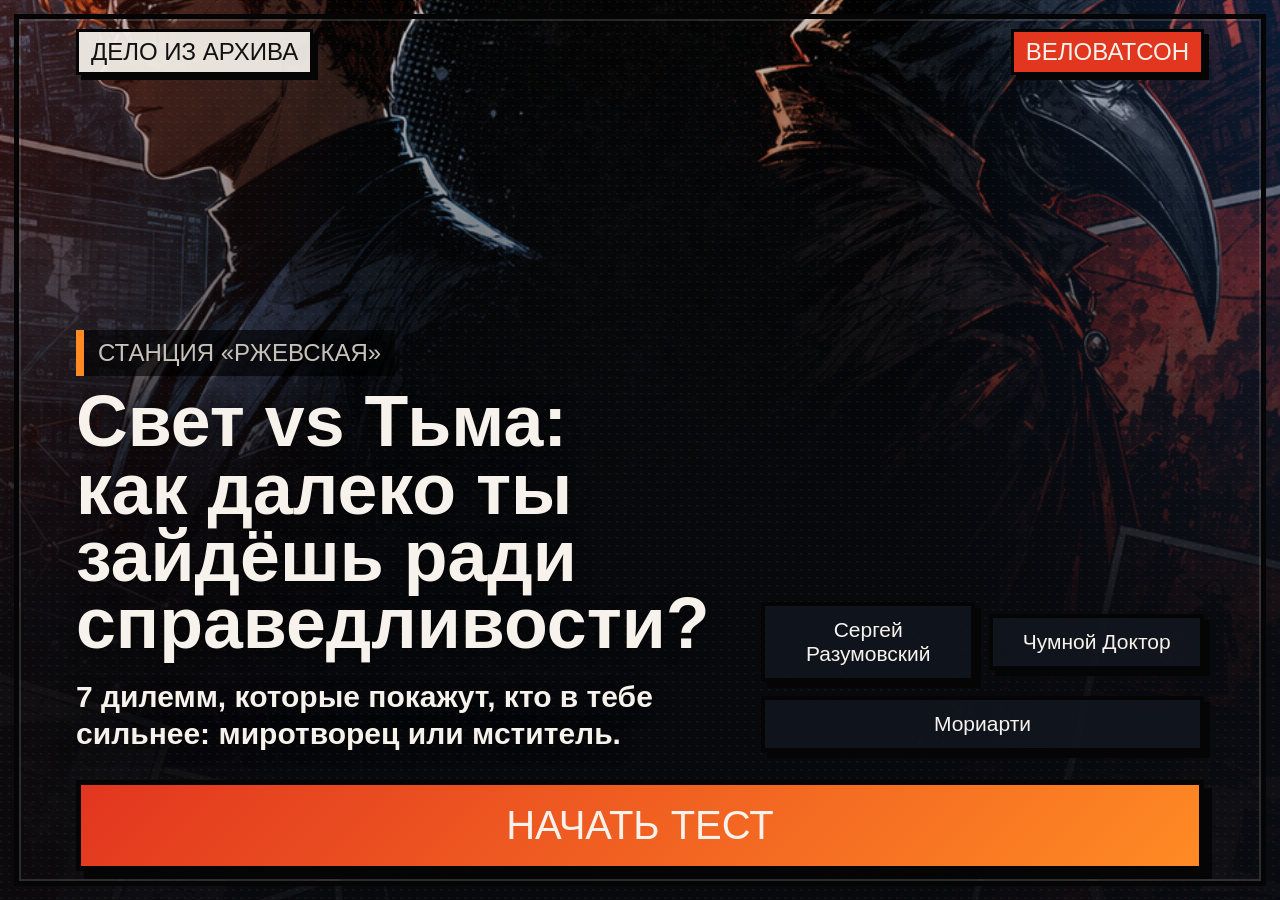
==== index.htm @ 0b0cf6f9 "Initial static quiz" ====
<!doctype html>
<html lang="ru">
  <head>
    <meta charset="utf-8">
    <meta name="viewport" content="width=device-width, initial-scale=1">
    <title>Свет vs Тьма: тест ВелоВатсон</title>
    <link rel="stylesheet" href="styles.css">
  </head>
  <body>
    <main class="app-shell" aria-live="polite">
      <section class="screen screen-home is-active" id="homeScreen">
        <div class="brand-line">
          <span>Дело из архива</span>
          <span>ВелоВатсон</span>
        </div>

        <div class="hero-copy">
          <p class="eyebrow">Станция «Ржевская»</p>
          <h1>Свет vs Тьма: как далеко ты зайдёшь ради справедливости?</h1>
          <p class="subtitle">7 дилемм, которые покажут, кто в тебе сильнее: миротворец или мститель.</p>
        </div>

        <div class="case-strip" aria-hidden="true">
          <span>Сергей Разумовский</span>
          <span>Чумной Доктор</span>
          <span>Мориарти</span>
        </div>

        <button class="primary-button start-button" id="startButton" type="button">
          Начать тест
        </button>
      </section>

      <section class="screen screen-question" id="questionScreen">
        <div class="topbar">
          <p class="question-count" id="questionCount">Вопрос 1 из 7</p>
          <p class="score-hint">Свет / Тьма</p>
        </div>

        <div class="progress-wrap" aria-hidden="true">
          <div class="progress-bar" id="progressBar"></div>
        </div>

        <article class="question-panel">
          <p class="panel-label">Дилемма</p>
          <h2 id="questionText"></h2>
        </article>

        <div class="answers" id="answers"></div>
      </section>

      <section class="screen screen-result" id="resultScreen">
        <div class="result-kicker">Твой результат</div>

        <div class="result-header">
          <h2 id="resultTitle"></h2>
          <div class="score-badge">
            <span id="scoreValue"></span>
            <small>из 14</small>
          </div>
        </div>

        <div class="duality-scale" aria-label="Шкала Света и Тьмы">
          <div class="scale-track">
            <div class="scale-light" id="scaleLight"></div>
            <div class="scale-dark" id="scaleDark"></div>
          </div>
          <div class="scale-values">
            <span id="lightValue"></span>
            <span id="darkValue"></span>
          </div>
        </div>

        <p class="result-description" id="resultDescription"></p>
        <p class="quest-summary" id="questSummary"></p>

        <button class="primary-button home-button" id="homeButton" type="button">
          На главную
        </button>
      </section>
    </main>

    <script src="script.js"></script>
  </body>
</html>
---- styles.css ----
:root {
  --bg: #08090d;
  --panel: rgba(12, 14, 21, 0.86);
  --panel-solid: #121620;
  --ink: #050506;
  --text: #f7f3ec;
  --muted: #c7c3bb;
  --line: rgba(247, 243, 236, 0.18);
  --light: #f5eee2;
  --dark: #0b1529;
  --red: #e2361f;
  --orange: #ff8a24;
  --blue: #2c83ff;
  --shadow: rgba(0, 0, 0, 0.5);
  font-family: "Arial Black", Impact, "Segoe UI", Arial, sans-serif;
}

* {
  box-sizing: border-box;
}

html,
body {
  width: 100%;
  min-height: 100%;
  margin: 0;
  background: var(--bg);
  color: var(--text);
}

body {
  min-height: 100vh;
  min-height: 100dvh;
  overflow-x: hidden;
}

button {
  font: inherit;
}

.app-shell {
  position: relative;
  width: min(100vw, 1080px);
  min-height: 100vh;
  min-height: 100dvh;
  margin: 0 auto;
  isolation: isolate;
  overflow: hidden;
  background:
    linear-gradient(180deg, rgba(8, 9, 13, 0.18), rgba(8, 9, 13, 0.94) 70%),
    linear-gradient(90deg, rgba(226, 54, 31, 0.26), transparent 28%, transparent 70%, rgba(44, 131, 255, 0.24)),
    url("assets/velovatson-comic-bg.png") center / cover no-repeat,
    var(--bg);
}

.app-shell::before {
  content: "";
  position: absolute;
  inset: 0;
  z-index: -1;
  pointer-events: none;
  background-image:
    radial-gradient(circle at 18% 22%, rgba(255, 138, 36, 0.16) 0 1px, transparent 1px),
    linear-gradient(135deg, rgba(255, 255, 255, 0.07) 0 1px, transparent 1px);
  background-size: 8px 8px, 42px 42px;
  mix-blend-mode: screen;
  opacity: 0.48;
}

.app-shell::after {
  content: "";
  position: absolute;
  inset: 14px;
  z-index: -1;
  border: 5px solid var(--ink);
  box-shadow: inset 0 0 0 2px rgba(255, 255, 255, 0.14);
  pointer-events: none;
}

.screen {
  display: none;
  min-height: 100vh;
  min-height: 100dvh;
  padding: clamp(28px, 5vh, 76px) clamp(24px, 6vw, 82px);
  opacity: 0;
  transform: translateY(18px);
}

.screen.is-active {
  display: flex;
  animation: screenIn 360ms ease forwards;
}

.screen-home,
.screen-result {
  flex-direction: column;
  justify-content: space-between;
  gap: 28px;
}

.screen-question {
  flex-direction: column;
  gap: clamp(20px, 3vh, 34px);
}

.brand-line,
.topbar,
.case-strip,
.scale-values {
  display: flex;
  align-items: center;
  justify-content: space-between;
  gap: 14px;
}

.brand-line,
.question-count,
.score-hint,
.panel-label,
.result-kicker {
  text-transform: uppercase;
  letter-spacing: 0;
}

.brand-line {
  font-size: clamp(16px, 2.1vw, 24px);
  color: var(--muted);
}

.brand-line span,
.question-count,
.score-hint,
.panel-label,
.result-kicker {
  display: inline-flex;
  align-items: center;
  width: fit-content;
  min-height: 42px;
  padding: 8px 14px;
  border: 3px solid var(--ink);
  background: rgba(247, 243, 236, 0.92);
  color: #111;
  box-shadow: 5px 5px 0 var(--ink);
}

.brand-line span:last-child,
.score-hint {
  background: var(--red);
  color: var(--text);
}

.hero-copy {
  max-width: 860px;
  margin-top: auto;
  text-shadow: 0 4px 18px var(--shadow);
}

.eyebrow {
  width: fit-content;
  margin: 0 0 18px;
  padding: 9px 14px;
  border-left: 8px solid var(--orange);
  background: rgba(0, 0, 0, 0.58);
  color: var(--muted);
  font-size: clamp(18px, 2.4vw, 30px);
  text-transform: uppercase;
}

h1,
h2,
p {
  margin-top: 0;
}

h1 {
  max-width: 940px;
  margin-bottom: 20px;
  font-size: clamp(42px, 7.1vw, 88px);
  line-height: 0.96;
  letter-spacing: 0;
  text-wrap: balance;
}

.subtitle {
  max-width: 780px;
  margin-bottom: 0;
  color: var(--text);
  font-family: "Segoe UI", Arial, sans-serif;
  font-size: clamp(22px, 3.2vw, 36px);
  font-weight: 800;
  line-height: 1.24;
}

.case-strip {
  flex-wrap: wrap;
  margin-top: auto;
}

.case-strip span {
  flex: 1 1 210px;
  min-height: 58px;
  padding: 12px 14px;
  border: 4px solid var(--ink);
  background: rgba(18, 22, 32, 0.82);
  color: var(--text);
  font-size: clamp(15px, 2.1vw, 22px);
  text-align: center;
  box-shadow: 6px 6px 0 var(--ink);
}

.primary-button,
.answer-button {
  width: 100%;
  min-height: 92px;
  border: 5px solid var(--ink);
  border-radius: 0;
  cursor: pointer;
  color: var(--text);
  box-shadow: 8px 8px 0 var(--ink);
  transition:
    transform 150ms ease,
    box-shadow 150ms ease,
    filter 150ms ease;
  touch-action: manipulation;
}

.primary-button {
  padding: 24px 30px;
  background: linear-gradient(135deg, var(--red), var(--orange));
  font-size: clamp(28px, 4vw, 48px);
  text-transform: uppercase;
}

.primary-button:hover,
.answer-button:hover {
  filter: brightness(1.08);
  transform: translate(-3px, -3px);
  box-shadow: 11px 11px 0 var(--ink);
}

.primary-button:active,
.answer-button:active {
  transform: translate(4px, 4px);
  box-shadow: 4px 4px 0 var(--ink);
}

.topbar {
  flex-wrap: wrap;
}

.question-count,
.score-hint {
  margin: 0;
  font-size: clamp(17px, 2.1vw, 25px);
}

.progress-wrap {
  width: 100%;
  height: 22px;
  border: 4px solid var(--ink);
  background: rgba(247, 243, 236, 0.2);
  box-shadow: 5px 5px 0 var(--ink);
  overflow: hidden;
}

.progress-bar {
  width: 0;
  height: 100%;
  background: linear-gradient(90deg, var(--orange), var(--red), var(--blue));
  transition: width 260ms ease;
}

.question-panel {
  position: relative;
  padding: clamp(24px, 4vh, 48px);
  border: 5px solid var(--ink);
  background: var(--panel);
  box-shadow: 9px 9px 0 var(--ink);
  backdrop-filter: blur(10px);
}

.question-panel::before {
  content: "";
  position: absolute;
  right: 22px;
  top: -18px;
  width: 96px;
  height: 34px;
  border: 4px solid var(--ink);
  background: repeating-linear-gradient(90deg, var(--red) 0 16px, var(--orange) 16px 32px);
  transform: rotate(2deg);
}

.panel-label {
  margin-bottom: 22px;
  background: var(--blue);
  color: var(--text);
  font-size: clamp(15px, 1.8vw, 22px);
}

.question-panel h2 {
  margin: 0;
  font-family: "Segoe UI", Arial, sans-serif;
  font-size: clamp(28px, 4.4vw, 52px);
  line-height: 1.16;
}

.answers {
  display: grid;
  gap: clamp(16px, 2.3vh, 26px);
  margin-top: auto;
}

.answer-button {
  display: grid;
  grid-template-columns: minmax(58px, 80px) 1fr;
  align-items: center;
  gap: 18px;
  padding: clamp(16px, 2.4vh, 28px);
  background: rgba(247, 243, 236, 0.93);
  color: #111;
  text-align: left;
}

.answer-letter {
  display: grid;
  place-items: center;
  align-self: stretch;
  min-height: 64px;
  border: 4px solid var(--ink);
  background: var(--red);
  color: var(--text);
  font-size: clamp(30px, 4.5vw, 54px);
  line-height: 1;
}

.answer-text {
  font-family: "Segoe UI", Arial, sans-serif;
  font-size: clamp(20px, 2.7vw, 34px);
  font-weight: 800;
  line-height: 1.2;
}

.result-kicker {
  margin: 0;
  background: var(--red);
  color: var(--text);
  font-size: clamp(18px, 2.4vw, 28px);
}

.result-header {
  display: grid;
  grid-template-columns: 1fr auto;
  align-items: end;
  gap: 24px;
}

.result-header h2 {
  margin: 0;
  font-size: clamp(42px, 7.4vw, 90px);
  line-height: 0.98;
  text-shadow: 0 5px 18px var(--shadow);
}

.score-badge {
  min-width: clamp(128px, 18vw, 190px);
  padding: 16px;
  border: 5px solid var(--ink);
  background: rgba(247, 243, 236, 0.94);
  color: #111;
  text-align: center;
  box-shadow: 8px 8px 0 var(--ink);
}

.score-badge span {
  display: block;
  font-size: clamp(48px, 8vw, 86px);
  line-height: 0.9;
}

.score-badge small {
  font-family: "Segoe UI", Arial, sans-serif;
  font-size: clamp(17px, 2vw, 24px);
  font-weight: 900;
}

.duality-scale {
  padding: clamp(18px, 3vw, 28px);
  border: 5px solid var(--ink);
  background: rgba(12, 14, 21, 0.88);
  box-shadow: 8px 8px 0 var(--ink);
}

.scale-track {
  display: flex;
  width: 100%;
  height: clamp(34px, 5vh, 58px);
  border: 4px solid var(--ink);
  overflow: hidden;
  background: var(--dark);
}

.scale-light,
.scale-dark {
  height: 100%;
  transition: width 500ms ease;
}

.scale-light {
  background: linear-gradient(90deg, #fff8e8, #ffd67b);
}

.scale-dark {
  background: linear-gradient(90deg, #192d58, #08101f);
}

.scale-values {
  margin-top: 12px;
  font-size: clamp(20px, 2.8vw, 34px);
}

.result-description,
.quest-summary {
  margin: 0;
  padding: clamp(20px, 3vw, 34px);
  border: 5px solid var(--ink);
  background: rgba(247, 243, 236, 0.94);
  color: #111;
  font-family: "Segoe UI", Arial, sans-serif;
  font-size: clamp(21px, 2.8vw, 34px);
  font-weight: 800;
  line-height: 1.28;
  box-shadow: 8px 8px 0 var(--ink);
}

.quest-summary {
  background: rgba(18, 22, 32, 0.9);
  color: var(--text);
}

.home-button {
  margin-top: auto;
}

@keyframes screenIn {
  to {
    opacity: 1;
    transform: translateY(0);
  }
}

@media (orientation: landscape) {
  .app-shell {
    width: 100%;
    min-height: 100vh;
  }

  .screen {
    padding: clamp(18px, 3.2vh, 32px) clamp(36px, 6vw, 76px);
  }

  h1 {
    font-size: clamp(42px, 5.6vw, 72px);
    line-height: 0.94;
  }

  .subtitle {
    font-size: clamp(20px, 2.7vw, 30px);
  }

  .eyebrow {
    margin-bottom: 12px;
    font-size: clamp(17px, 2vw, 24px);
  }

  .brand-line span,
  .question-count,
  .score-hint,
  .panel-label,
  .result-kicker {
    min-height: 36px;
    padding: 6px 12px;
  }

  .primary-button {
    min-height: 84px;
    padding: 18px 24px;
    font-size: clamp(26px, 3.4vw, 40px);
  }

  .screen-home {
    display: none;
  }

  .screen-home.is-active {
    display: grid;
    grid-template-columns: 1.05fr 0.95fr;
    grid-template-rows: auto 1fr auto;
    align-items: end;
  }

  .brand-line {
    grid-column: 1 / -1;
  }

  .hero-copy {
    margin-top: 0;
  }

  .case-strip {
    align-self: center;
  }

  .case-strip span {
    min-height: 52px;
    font-size: clamp(15px, 1.9vw, 21px);
  }

  .start-button {
    grid-column: 1 / -1;
  }

  .screen-question.is-active {
    display: grid;
    grid-template-columns: 0.92fr 1.08fr;
    grid-template-rows: auto auto 1fr;
    align-items: stretch;
  }

  .topbar,
  .progress-wrap {
    grid-column: 1 / -1;
  }

  .answers {
    margin-top: 0;
  }

  .screen-result.is-active {
    display: grid;
    grid-template-columns: 0.9fr 1.1fr;
    grid-template-rows: auto auto 1fr auto;
    align-items: start;
  }

  .result-kicker,
  .result-header,
  .home-button {
    grid-column: 1 / -1;
  }
}

@media (max-width: 560px) {
  .app-shell::after {
    inset: 8px;
    border-width: 3px;
  }

  .brand-line {
    align-items: stretch;
  }

  .brand-line span {
    flex: 1;
    justify-content: center;
    text-align: center;
  }

  .answer-button {
    grid-template-columns: 54px 1fr;
    gap: 12px;
  }
}

@media (prefers-reduced-motion: reduce) {
  *,
  *::before,
  *::after {
    scroll-behavior: auto !important;
    transition-duration: 0.01ms !important;
    animation-duration: 0.01ms !important;
    animation-iteration-count: 1 !important;
  }
}
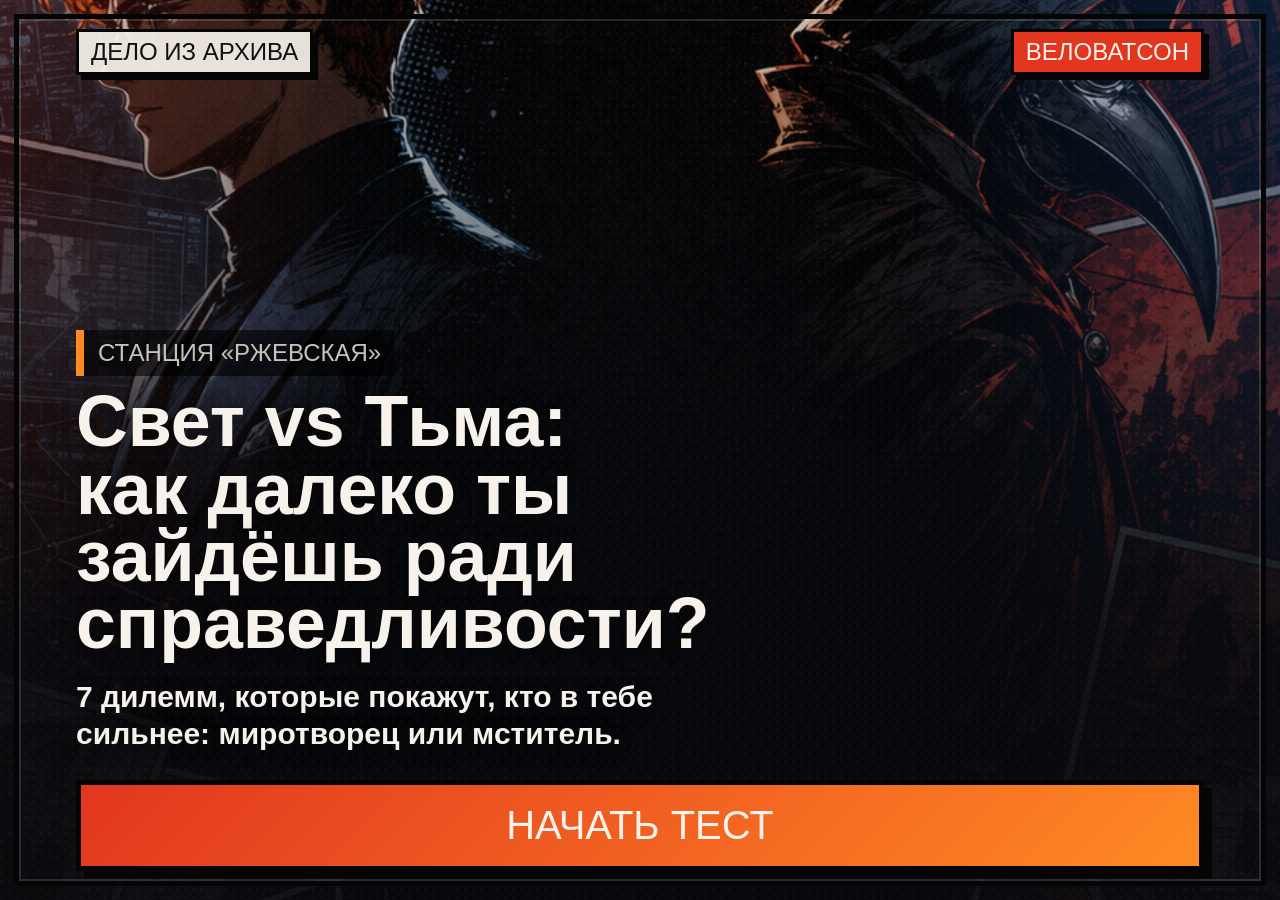
==== commit 69d94c42: "Remove character names from home screen" ====
--- a/index.htm
+++ b/index.htm
@@ -18,12 +18,6 @@
           <p class="eyebrow">Станция «Ржевская»</p>
           <h1>Свет vs Тьма: как далеко ты зайдёшь ради справедливости?</h1>
           <p class="subtitle">7 дилемм, которые покажут, кто в тебе сильнее: миротворец или мститель.</p>
-        </div>
-
-        <div class="case-strip" aria-hidden="true">
-          <span>Сергей Разумовский</span>
-          <span>Чумной Доктор</span>
-          <span>Мориарти</span>
         </div>
 
         <button class="primary-button start-button" id="startButton" type="button">
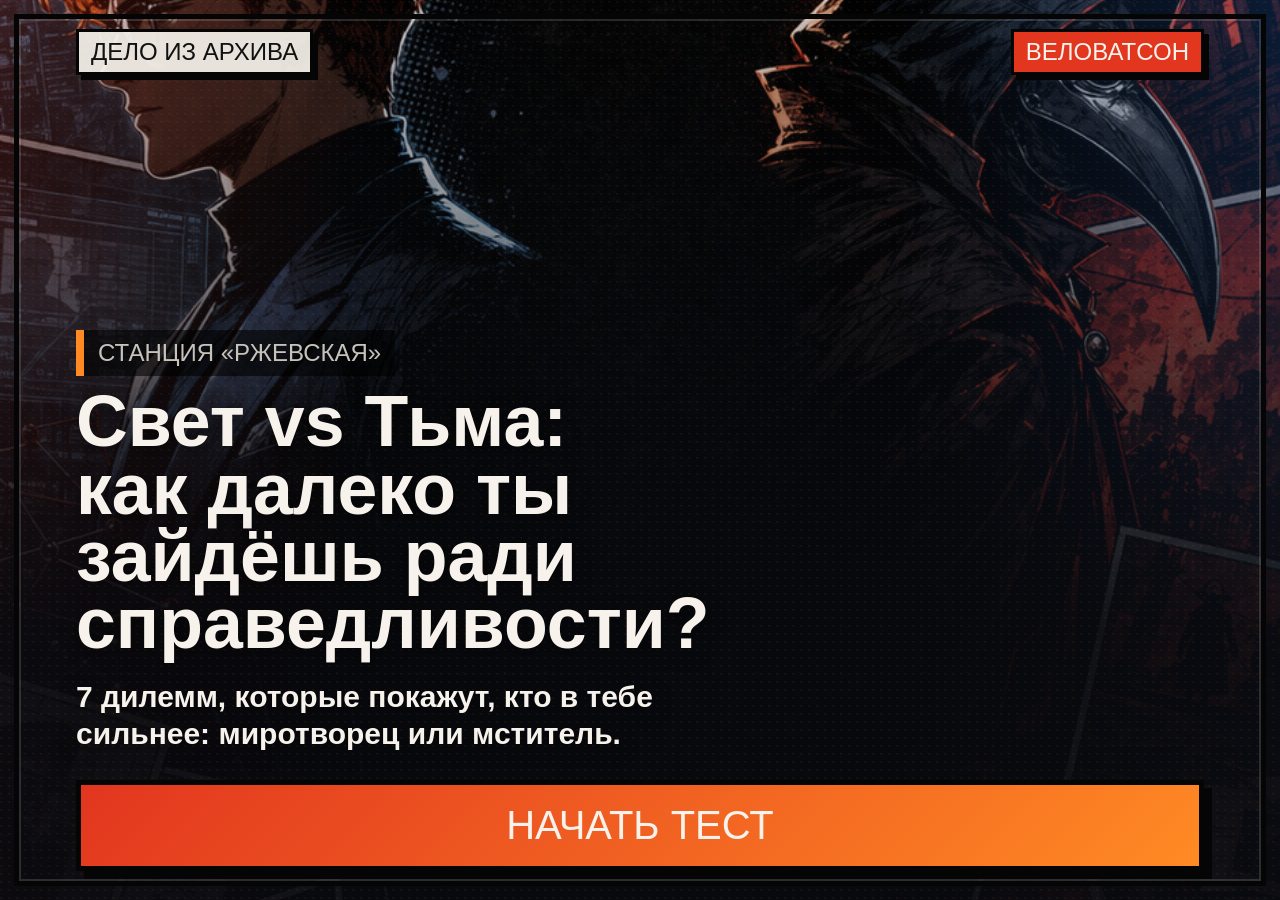
==== commit b430c53c: "Bust stylesheet cache for flipchart" ====
--- a/index.htm
+++ b/index.htm
@@ -4,7 +4,7 @@
     <meta charset="utf-8">
     <meta name="viewport" content="width=device-width, initial-scale=1">
     <title>Свет vs Тьма: тест ВелоВатсон</title>
-    <link rel="stylesheet" href="styles.css">
+    <link rel="stylesheet" href="styles.css?v=flipchart2">
   </head>
   <body>
     <main class="app-shell" aria-live="polite">
--- a/styles.css
+++ b/styles.css
@@ -81,6 +81,7 @@
   display: none;
   min-height: 100vh;
   min-height: 100dvh;
+  padding: 58px 66px;
   padding: clamp(28px, 5vh, 76px) clamp(24px, 6vw, 82px);
   opacity: 0;
   transform: translateY(18px);
@@ -123,6 +124,7 @@
 }
 
 .brand-line {
+  font-size: 22px;
   font-size: clamp(16px, 2.1vw, 24px);
   color: var(--muted);
 }
@@ -162,6 +164,7 @@
   border-left: 8px solid var(--orange);
   background: rgba(0, 0, 0, 0.58);
   color: var(--muted);
+  font-size: 28px;
   font-size: clamp(18px, 2.4vw, 30px);
   text-transform: uppercase;
 }
@@ -175,6 +178,7 @@
 h1 {
   max-width: 940px;
   margin-bottom: 20px;
+  font-size: 76px;
   font-size: clamp(42px, 7.1vw, 88px);
   line-height: 0.96;
   letter-spacing: 0;
@@ -186,6 +190,7 @@
   margin-bottom: 0;
   color: var(--text);
   font-family: "Segoe UI", Arial, sans-serif;
+  font-size: 32px;
   font-size: clamp(22px, 3.2vw, 36px);
   font-weight: 800;
   line-height: 1.24;
@@ -227,6 +232,7 @@
 .primary-button {
   padding: 24px 30px;
   background: linear-gradient(135deg, var(--red), var(--orange));
+  font-size: 42px;
   font-size: clamp(28px, 4vw, 48px);
   text-transform: uppercase;
 }
@@ -251,6 +257,7 @@
 .question-count,
 .score-hint {
   margin: 0;
+  font-size: 24px;
   font-size: clamp(17px, 2.1vw, 25px);
 }
 
@@ -295,25 +302,37 @@
   margin-bottom: 22px;
   background: var(--blue);
   color: var(--text);
+  font-size: 22px;
   font-size: clamp(15px, 1.8vw, 22px);
 }
 
 .question-panel h2 {
   margin: 0;
   font-family: "Segoe UI", Arial, sans-serif;
+  font-size: 44px;
   font-size: clamp(28px, 4.4vw, 52px);
   line-height: 1.16;
 }
 
 .answers {
-  display: grid;
+  display: flex;
+  flex-direction: column;
   gap: clamp(16px, 2.3vh, 26px);
   margin-top: auto;
 }
 
+.answer-button + .answer-button {
+  margin-top: 22px;
+}
+
+@supports (gap: 1rem) {
+  .answer-button + .answer-button {
+    margin-top: 0;
+  }
+}
+
 .answer-button {
-  display: grid;
-  grid-template-columns: minmax(58px, 80px) 1fr;
+  display: flex;
   align-items: center;
   gap: 18px;
   padding: clamp(16px, 2.4vh, 28px);
@@ -323,19 +342,23 @@
 }
 
 .answer-letter {
-  display: grid;
-  place-items: center;
+  display: flex;
+  align-items: center;
+  justify-content: center;
+  flex: 0 0 80px;
   align-self: stretch;
   min-height: 64px;
   border: 4px solid var(--ink);
   background: var(--red);
   color: var(--text);
+  font-size: 46px;
   font-size: clamp(30px, 4.5vw, 54px);
   line-height: 1;
 }
 
 .answer-text {
   font-family: "Segoe UI", Arial, sans-serif;
+  font-size: 30px;
   font-size: clamp(20px, 2.7vw, 34px);
   font-weight: 800;
   line-height: 1.2;
@@ -345,6 +368,7 @@
   margin: 0;
   background: var(--red);
   color: var(--text);
+  font-size: 26px;
   font-size: clamp(18px, 2.4vw, 28px);
 }
 
@@ -357,6 +381,7 @@
 
 .result-header h2 {
   margin: 0;
+  font-size: 76px;
   font-size: clamp(42px, 7.4vw, 90px);
   line-height: 0.98;
   text-shadow: 0 5px 18px var(--shadow);
@@ -374,12 +399,14 @@
 
 .score-badge span {
   display: block;
+  font-size: 72px;
   font-size: clamp(48px, 8vw, 86px);
   line-height: 0.9;
 }
 
 .score-badge small {
   font-family: "Segoe UI", Arial, sans-serif;
+  font-size: 22px;
   font-size: clamp(17px, 2vw, 24px);
   font-weight: 900;
 }
@@ -416,6 +443,7 @@
 
 .scale-values {
   margin-top: 12px;
+  font-size: 30px;
   font-size: clamp(20px, 2.8vw, 34px);
 }
 
@@ -427,6 +455,7 @@
   background: rgba(247, 243, 236, 0.94);
   color: #111;
   font-family: "Segoe UI", Arial, sans-serif;
+  font-size: 30px;
   font-size: clamp(21px, 2.8vw, 34px);
   font-weight: 800;
   line-height: 1.28;
@@ -446,6 +475,72 @@
   to {
     opacity: 1;
     transform: translateY(0);
+  }
+}
+
+@media (orientation: portrait) {
+  .screen-home.is-active,
+  .screen-question.is-active {
+    justify-content: flex-start;
+  }
+
+  .screen-home {
+    padding-top: 56px;
+    padding-bottom: 44px;
+  }
+
+  .screen-question {
+    padding-top: 44px;
+    padding-bottom: 44px;
+  }
+
+  .hero-copy {
+    max-width: 940px;
+    margin-top: 22vh;
+    padding: 28px 32px;
+    border: 5px solid var(--ink);
+    background: rgba(7, 9, 14, 0.72);
+    box-shadow: 8px 8px 0 var(--ink);
+  }
+
+  .start-button {
+    margin-top: 34px;
+  }
+
+  .question-panel {
+    margin-top: 24px;
+    padding: 30px;
+  }
+
+  .question-panel h2 {
+    font-size: 36px;
+  }
+
+  .answers {
+    margin-top: 30px;
+  }
+
+  .answer-button {
+    min-height: 118px;
+    padding: 18px;
+  }
+
+  .answer-text {
+    font-size: 26px;
+  }
+}
+
+@media (orientation: portrait) and (min-width: 700px) {
+  h1 {
+    font-size: 76px;
+  }
+
+  .subtitle {
+    font-size: 34px;
+  }
+
+  .primary-button {
+    font-size: 44px;
   }
 }
 
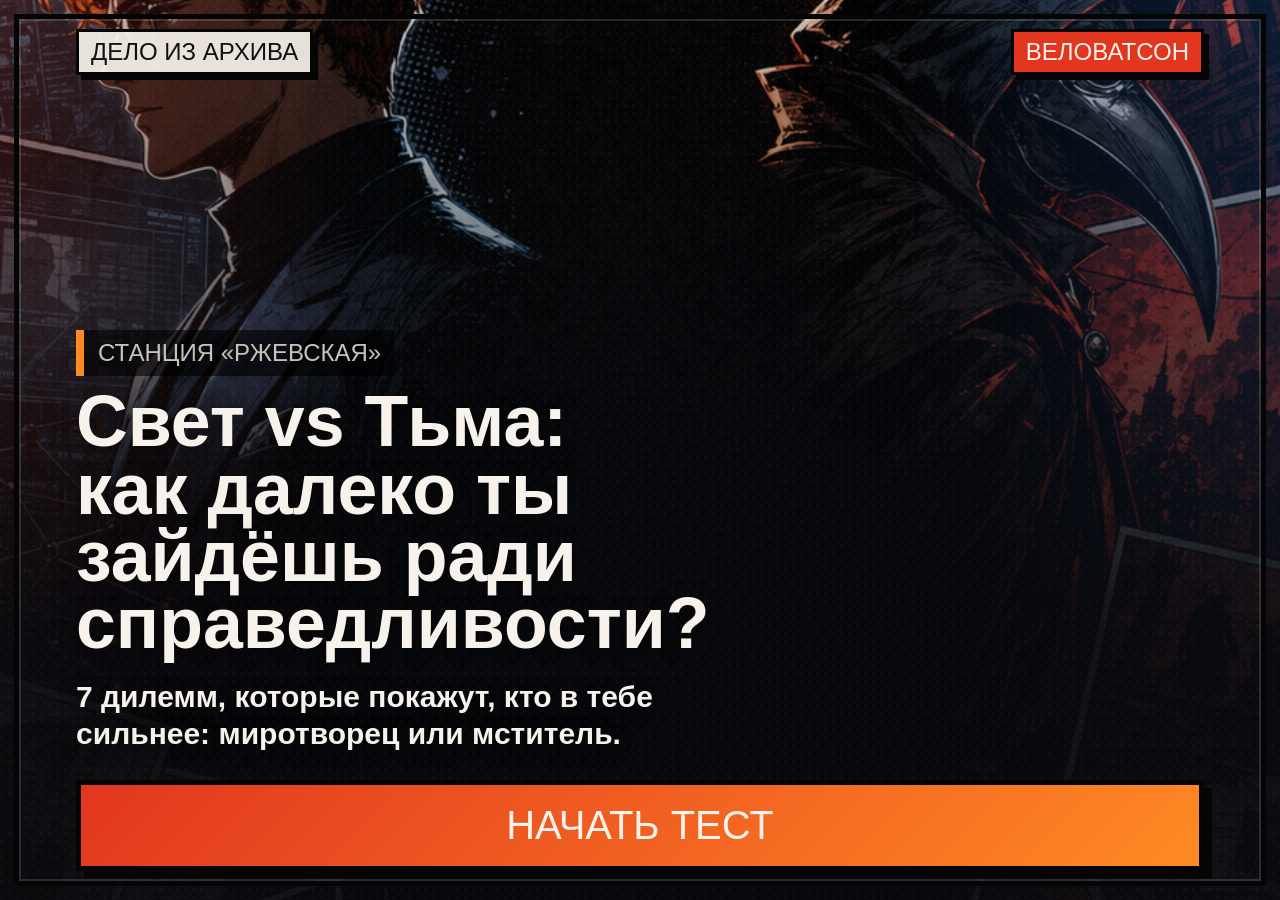
==== commit e98bee47: "Increase flipchart content scale" ====
--- a/index.htm
+++ b/index.htm
@@ -4,7 +4,7 @@
     <meta charset="utf-8">
     <meta name="viewport" content="width=device-width, initial-scale=1">
     <title>Свет vs Тьма: тест ВелоВатсон</title>
-    <link rel="stylesheet" href="styles.css?v=flipchart2">
+    <link rel="stylesheet" href="styles.css?v=flipchart3">
   </head>
   <body>
     <main class="app-shell" aria-live="polite">
--- a/styles.css
+++ b/styles.css
@@ -531,16 +531,96 @@
 }
 
 @media (orientation: portrait) and (min-width: 700px) {
+  .screen-home,
+  .screen-question,
+  .screen-result {
+    padding-left: 72px;
+    padding-right: 72px;
+  }
+
+  .screen-result.is-active {
+    justify-content: flex-start;
+  }
+
+  .screen-question {
+    padding-top: 28px;
+  }
+
   h1 {
+    font-size: 82px;
+  }
+
+  .subtitle {
+    font-size: 38px;
+  }
+
+  .eyebrow,
+  .question-count,
+  .score-hint,
+  .panel-label,
+  .result-kicker {
+    font-size: 28px;
+  }
+
+  .primary-button {
+    min-height: 120px;
+    font-size: 50px;
+  }
+
+  .hero-copy {
+    margin-top: 8vh;
+    padding: 34px 38px;
+  }
+
+  .question-panel {
+    padding: 28px 32px;
+  }
+
+  .question-panel h2 {
+    font-size: 36px;
+  }
+
+  .answers {
+    margin-top: 30px;
+    gap: 16px;
+  }
+
+  .answer-button {
+    min-height: 124px;
+    padding: 18px;
+  }
+
+  .answer-letter {
+    flex-basis: 82px;
+    font-size: 52px;
+  }
+
+  .answer-text {
+    font-size: 28px;
+  }
+
+  .result-header h2 {
+    font-size: 66px;
+  }
+
+  .score-badge span {
     font-size: 76px;
   }
 
-  .subtitle {
-    font-size: 34px;
-  }
-
-  .primary-button {
-    font-size: 44px;
+  .scale-values {
+    font-size: 32px;
+  }
+
+  .result-description,
+  .quest-summary {
+    padding: 24px 30px;
+    font-size: 28px;
+  }
+
+  .home-button {
+    min-height: 104px;
+    margin-top: 22px;
+    font-size: 46px;
   }
 }
 
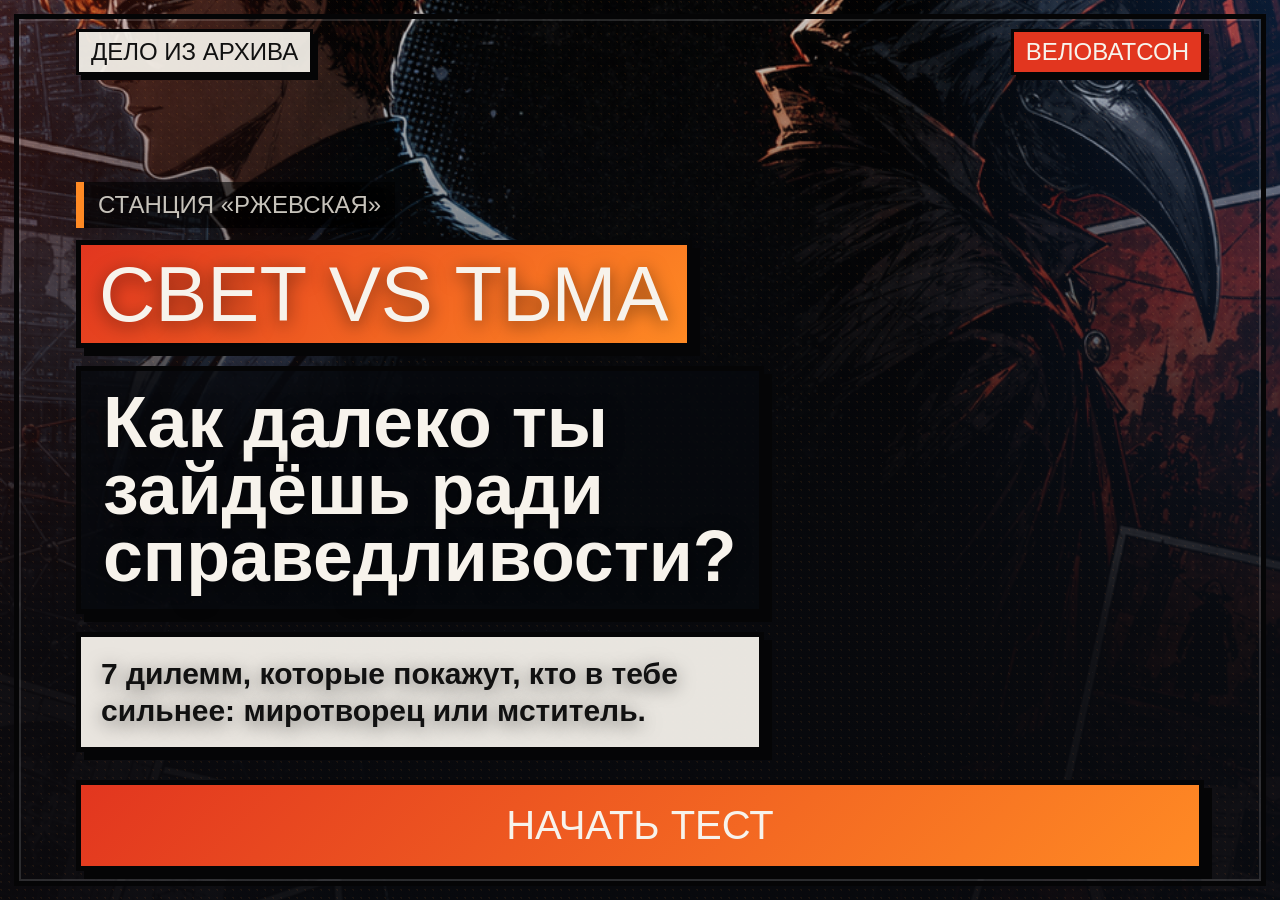
==== commit 3c6f374d: "Restructure home screen hierarchy" ====
--- a/index.htm
+++ b/index.htm
@@ -4,7 +4,7 @@
     <meta charset="utf-8">
     <meta name="viewport" content="width=device-width, initial-scale=1">
     <title>Свет vs Тьма: тест ВелоВатсон</title>
-    <link rel="stylesheet" href="styles.css?v=flipchart3">
+    <link rel="stylesheet" href="styles.css?v=flipchart5">
   </head>
   <body>
     <main class="app-shell" aria-live="polite">
@@ -16,7 +16,8 @@
 
         <div class="hero-copy">
           <p class="eyebrow">Станция «Ржевская»</p>
-          <h1>Свет vs Тьма: как далеко ты зайдёшь ради справедливости?</h1>
+          <div class="home-title">Свет vs Тьма</div>
+          <h1 class="home-question">Как далеко ты зайдёшь ради справедливости?</h1>
           <p class="subtitle">7 дилемм, которые покажут, кто в тебе сильнее: миротворец или мститель.</p>
         </div>
 
--- a/styles.css
+++ b/styles.css
@@ -169,6 +169,20 @@
   text-transform: uppercase;
 }
 
+.home-title {
+  width: fit-content;
+  margin: 0 0 18px;
+  padding: 12px 18px;
+  border: 5px solid var(--ink);
+  background: linear-gradient(135deg, var(--red), var(--orange));
+  color: var(--text);
+  font-size: 68px;
+  font-size: clamp(42px, 6.5vw, 78px);
+  line-height: 0.95;
+  text-transform: uppercase;
+  box-shadow: 8px 8px 0 var(--ink);
+}
+
 h1,
 h2,
 p {
@@ -185,10 +199,23 @@
   text-wrap: balance;
 }
 
+.home-question {
+  max-width: 860px;
+  margin-bottom: 18px;
+  padding: 18px 22px;
+  border: 5px solid var(--ink);
+  background: rgba(7, 9, 14, 0.82);
+  box-shadow: 8px 8px 0 var(--ink);
+}
+
 .subtitle {
   max-width: 780px;
   margin-bottom: 0;
-  color: var(--text);
+  padding: 18px 20px;
+  border: 5px solid var(--ink);
+  background: rgba(247, 243, 236, 0.94);
+  box-shadow: 8px 8px 0 var(--ink);
+  color: #111;
   font-family: "Segoe UI", Arial, sans-serif;
   font-size: 32px;
   font-size: clamp(22px, 3.2vw, 36px);
@@ -412,6 +439,7 @@
 }
 
 .duality-scale {
+  position: relative;
   padding: clamp(18px, 3vw, 28px);
   border: 5px solid var(--ink);
   background: rgba(12, 14, 21, 0.88);
@@ -419,7 +447,8 @@
 }
 
 .scale-track {
-  display: flex;
+  position: relative;
+  display: block;
   width: 100%;
   height: clamp(34px, 5vh, 58px);
   border: 4px solid var(--ink);
@@ -429,16 +458,45 @@
 
 .scale-light,
 .scale-dark {
+  position: absolute;
+  top: 0;
+  bottom: 0;
   height: 100%;
   transition: width 500ms ease;
 }
 
 .scale-light {
+  left: 0;
   background: linear-gradient(90deg, #fff8e8, #ffd67b);
 }
 
 .scale-dark {
+  right: 0;
   background: linear-gradient(90deg, #192d58, #08101f);
+}
+
+.scale-light::after,
+.scale-dark::after {
+  position: absolute;
+  top: 50%;
+  transform: translateY(-50%);
+  font-family: "Segoe UI", Arial, sans-serif;
+  font-size: 18px;
+  font-weight: 900;
+  text-transform: uppercase;
+  white-space: nowrap;
+}
+
+.scale-light::after {
+  content: "Свет";
+  left: 14px;
+  color: #111;
+}
+
+.scale-dark::after {
+  content: "Тьма";
+  right: 14px;
+  color: var(--text);
 }
 
 .scale-values {
@@ -449,6 +507,7 @@
 
 .result-description,
 .quest-summary {
+  position: relative;
   margin: 0;
   padding: clamp(20px, 3vw, 34px);
   border: 5px solid var(--ink);
@@ -467,6 +526,35 @@
   color: var(--text);
 }
 
+.duality-scale::before,
+.result-description::before,
+.quest-summary::before {
+  position: absolute;
+  left: 18px;
+  top: -20px;
+  padding: 5px 10px;
+  border: 3px solid var(--ink);
+  background: var(--red);
+  color: var(--text);
+  font-family: "Segoe UI", Arial, sans-serif;
+  font-size: 15px;
+  font-weight: 900;
+  text-transform: uppercase;
+  box-shadow: 4px 4px 0 var(--ink);
+}
+
+.duality-scale::before {
+  content: "Баланс";
+}
+
+.result-description::before {
+  content: "Расшифровка";
+}
+
+.quest-summary::before {
+  content: "Итог квеста";
+}
+
 .home-button {
   margin-top: auto;
 }
@@ -538,8 +626,12 @@
     padding-right: 72px;
   }
 
+  .screen-home.is-active {
+    justify-content: flex-start;
+  }
+
   .screen-result.is-active {
-    justify-content: flex-start;
+    justify-content: center;
   }
 
   .screen-question {
@@ -547,11 +639,19 @@
   }
 
   h1 {
-    font-size: 82px;
+    font-size: 48px;
+  }
+
+  .home-title {
+    font-size: 88px;
+  }
+
+  .home-question {
+    font-size: 50px;
   }
 
   .subtitle {
-    font-size: 38px;
+    font-size: 32px;
   }
 
   .eyebrow,
@@ -611,16 +711,118 @@
     font-size: 32px;
   }
 
+  .duality-scale,
+  .result-description,
+  .quest-summary {
+    margin-top: 18px;
+  }
+
+  .duality-scale {
+    padding: 24px 28px;
+  }
+
+  .scale-track {
+    height: 62px;
+  }
+
+  .scale-light::after,
+  .scale-dark::after {
+    font-size: 24px;
+  }
+
+  .duality-scale::before,
+  .result-description::before,
+  .quest-summary::before {
+    top: -25px;
+    font-size: 20px;
+  }
+
   .result-description,
   .quest-summary {
     padding: 24px 30px;
+    font-size: 27px;
+  }
+
+  .home-button {
+    min-height: 96px;
+    margin-top: 18px;
+    font-size: 46px;
+  }
+}
+
+@media (orientation: portrait) and (min-width: 700px) and (min-height: 1500px) {
+  .hero-copy {
+    margin-top: 25vh;
+  }
+}
+
+@media (orientation: portrait) and (max-width: 699px) {
+  .screen {
+    padding: 28px 22px;
+  }
+
+  .screen-home {
+    min-height: 100svh;
+    padding-top: 24px;
+    padding-bottom: 24px;
+  }
+
+  .screen-home.is-active {
+    justify-content: flex-start;
+  }
+
+  .brand-line {
+    gap: 10px;
+    font-size: 15px;
+  }
+
+  .brand-line span {
+    min-height: 36px;
+    padding: 7px 9px;
+    box-shadow: 4px 4px 0 var(--ink);
+  }
+
+  .hero-copy {
+    margin-top: 9vh;
+    padding: 20px 18px;
+  }
+
+  .eyebrow {
+    margin-bottom: 12px;
+    font-size: 16px;
+  }
+
+  h1 {
+    margin-bottom: 12px;
     font-size: 28px;
-  }
-
-  .home-button {
-    min-height: 104px;
+    line-height: 1.02;
+  }
+
+  .home-title {
+    margin-bottom: 12px;
+    padding: 10px 12px;
+    font-size: 36px;
+    box-shadow: 5px 5px 0 var(--ink);
+  }
+
+  .home-question {
+    margin-bottom: 12px;
+    padding: 14px 14px;
+    box-shadow: 5px 5px 0 var(--ink);
+  }
+
+  .subtitle {
+    padding: 12px 14px;
+    font-size: 18px;
+    line-height: 1.2;
+    box-shadow: 5px 5px 0 var(--ink);
+  }
+
+  .start-button {
+    min-height: 78px;
     margin-top: 22px;
-    font-size: 46px;
+    padding: 16px 18px;
+    font-size: 28px;
   }
 }
 
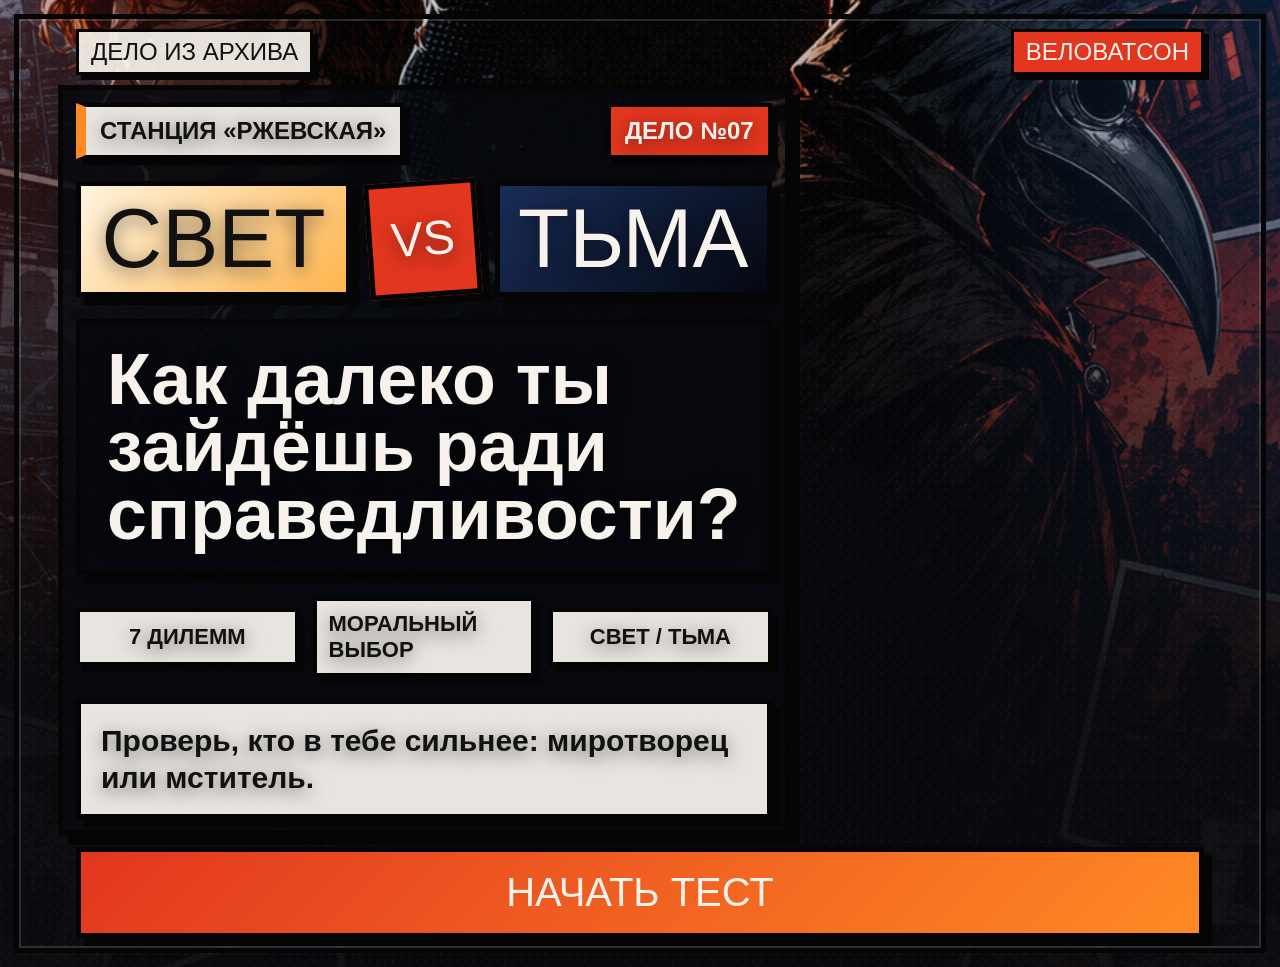
==== commit 77e82e48: "Redesign home cover screen" ====
--- a/index.htm
+++ b/index.htm
@@ -4,7 +4,7 @@
     <meta charset="utf-8">
     <meta name="viewport" content="width=device-width, initial-scale=1">
     <title>Свет vs Тьма: тест ВелоВатсон</title>
-    <link rel="stylesheet" href="styles.css?v=flipchart5">
+    <link rel="stylesheet" href="styles.css?v=cover1">
   </head>
   <body>
     <main class="app-shell" aria-live="polite">
@@ -15,10 +15,26 @@
         </div>
 
         <div class="hero-copy">
-          <p class="eyebrow">Станция «Ржевская»</p>
-          <div class="home-title">Свет vs Тьма</div>
+          <div class="cover-kicker">
+            <span>Станция «Ржевская»</span>
+            <span>Дело №07</span>
+          </div>
+
+          <div class="home-title" aria-label="Свет против Тьмы">
+            <span class="title-light">Свет</span>
+            <span class="title-vs">vs</span>
+            <span class="title-dark">Тьма</span>
+          </div>
+
           <h1 class="home-question">Как далеко ты зайдёшь ради справедливости?</h1>
-          <p class="subtitle">7 дилемм, которые покажут, кто в тебе сильнее: миротворец или мститель.</p>
+
+          <div class="cover-clues" aria-hidden="true">
+            <span>7 дилемм</span>
+            <span>Моральный выбор</span>
+            <span>Свет / Тьма</span>
+          </div>
+
+          <p class="subtitle">Проверь, кто в тебе сильнее: миротворец или мститель.</p>
         </div>
 
         <button class="primary-button start-button" id="startButton" type="button">
--- a/styles.css
+++ b/styles.css
@@ -152,9 +152,20 @@
 }
 
 .hero-copy {
-  max-width: 860px;
+  position: relative;
+  max-width: 900px;
   margin-top: auto;
   text-shadow: 0 4px 18px var(--shadow);
+}
+
+.hero-copy::before {
+  content: "";
+  position: absolute;
+  inset: -18px -18px -16px;
+  z-index: -1;
+  border: 5px solid var(--ink);
+  background: linear-gradient(135deg, rgba(7, 9, 14, 0.88), rgba(7, 9, 14, 0.62));
+  box-shadow: 10px 10px 0 var(--ink);
 }
 
 .eyebrow {
@@ -170,17 +181,98 @@
 }
 
 .home-title {
-  width: fit-content;
-  margin: 0 0 18px;
-  padding: 12px 18px;
+  display: flex;
+  align-items: stretch;
+  width: 100%;
+  margin: 0 0 22px;
+  color: var(--text);
+  font-size: 84px;
+  line-height: 0.9;
+  text-transform: uppercase;
+}
+
+.home-title span {
+  display: flex;
+  align-items: center;
+  justify-content: center;
   border: 5px solid var(--ink);
-  background: linear-gradient(135deg, var(--red), var(--orange));
+  box-shadow: 8px 8px 0 var(--ink);
+}
+
+.title-light,
+.title-dark {
+  flex: 1;
+  min-height: 116px;
+  padding: 14px 18px;
+}
+
+.title-light {
+  background: linear-gradient(135deg, #fff4df, #ffb54d);
+  color: #111;
+}
+
+.title-dark {
+  background: linear-gradient(135deg, #192d58, #060913);
+}
+
+.title-vs {
+  flex: 0 0 112px;
+  min-height: 112px;
+  margin: 0 16px;
+  background: var(--red);
+  font-size: 48px;
+  transform: rotate(-4deg);
+}
+
+.cover-kicker,
+.cover-clues {
+  display: flex;
+  align-items: center;
+  gap: 14px;
+}
+
+.cover-kicker {
+  justify-content: space-between;
+  margin-bottom: 22px;
+}
+
+.cover-kicker span,
+.cover-clues span {
+  border: 4px solid var(--ink);
+  background: rgba(247, 243, 236, 0.94);
+  color: #111;
+  box-shadow: 6px 6px 0 var(--ink);
+  font-family: "Segoe UI", Arial, sans-serif;
+  font-weight: 900;
+  text-transform: uppercase;
+}
+
+.cover-kicker span {
+  padding: 10px 14px;
+  font-size: 24px;
+}
+
+.cover-kicker span:first-child {
+  border-left: 10px solid var(--orange);
+}
+
+.cover-kicker span:last-child {
+  background: var(--red);
   color: var(--text);
-  font-size: 68px;
-  font-size: clamp(42px, 6.5vw, 78px);
-  line-height: 0.95;
-  text-transform: uppercase;
-  box-shadow: 8px 8px 0 var(--ink);
+}
+
+.cover-clues {
+  margin: 22px 0;
+}
+
+.cover-clues span {
+  flex: 1;
+  min-height: 58px;
+  display: flex;
+  align-items: center;
+  justify-content: center;
+  padding: 10px 12px;
+  font-size: 22px;
 }
 
 h1,
@@ -201,8 +293,8 @@
 
 .home-question {
   max-width: 860px;
-  margin-bottom: 18px;
-  padding: 18px 22px;
+  margin-bottom: 0;
+  padding: 22px 26px;
   border: 5px solid var(--ink);
   background: rgba(7, 9, 14, 0.82);
   box-shadow: 8px 8px 0 var(--ink);
@@ -639,19 +731,31 @@
   }
 
   h1 {
-    font-size: 48px;
+    font-size: 46px;
   }
 
   .home-title {
-    font-size: 88px;
+    font-size: 82px;
+  }
+
+  .title-light,
+  .title-dark {
+    min-height: 118px;
+  }
+
+  .title-vs {
+    flex-basis: 106px;
+    min-height: 106px;
+    font-size: 44px;
   }
 
   .home-question {
-    font-size: 50px;
+    font-size: 44px;
   }
 
   .subtitle {
-    font-size: 32px;
+    max-width: none;
+    font-size: 30px;
   }
 
   .eyebrow,
@@ -668,8 +772,9 @@
   }
 
   .hero-copy {
-    margin-top: 8vh;
-    padding: 34px 38px;
+    max-width: 920px;
+    margin-top: 10vh;
+    padding: 0;
   }
 
   .question-panel {
@@ -752,7 +857,7 @@
 
 @media (orientation: portrait) and (min-width: 700px) and (min-height: 1500px) {
   .hero-copy {
-    margin-top: 25vh;
+    margin-top: 18vh;
   }
 }
 
@@ -783,8 +888,8 @@
   }
 
   .hero-copy {
-    margin-top: 9vh;
-    padding: 20px 18px;
+    margin-top: 8vh;
+    padding: 0;
   }
 
   .eyebrow {
@@ -794,28 +899,69 @@
 
   h1 {
     margin-bottom: 12px;
-    font-size: 28px;
+    font-size: 25px;
     line-height: 1.02;
   }
 
   .home-title {
     margin-bottom: 12px;
-    padding: 10px 12px;
-    font-size: 36px;
+    font-size: 34px;
+  }
+
+  .home-title span {
+    border-width: 4px;
     box-shadow: 5px 5px 0 var(--ink);
+  }
+
+  .title-light,
+  .title-dark {
+    min-height: 70px;
+    padding: 8px 8px;
+  }
+
+  .title-vs {
+    flex-basis: 58px;
+    min-height: 58px;
+    margin: 0 8px;
+    font-size: 22px;
   }
 
   .home-question {
     margin-bottom: 12px;
-    padding: 14px 14px;
+    padding: 13px 14px;
     box-shadow: 5px 5px 0 var(--ink);
   }
 
   .subtitle {
     padding: 12px 14px;
-    font-size: 18px;
+    font-size: 17px;
     line-height: 1.2;
     box-shadow: 5px 5px 0 var(--ink);
+  }
+
+  .cover-kicker {
+    gap: 8px;
+    margin-bottom: 12px;
+  }
+
+  .cover-kicker span {
+    padding: 7px 8px;
+    font-size: 13px;
+    box-shadow: 4px 4px 0 var(--ink);
+  }
+
+  .cover-clues {
+    flex-wrap: wrap;
+    gap: 8px;
+    margin: 12px 0;
+  }
+
+  .cover-clues span {
+    flex: 1 1 32%;
+    min-height: 42px;
+    padding: 7px 8px;
+    font-size: 13px;
+    box-shadow: 4px 4px 0 var(--ink);
   }
 
   .start-button {
